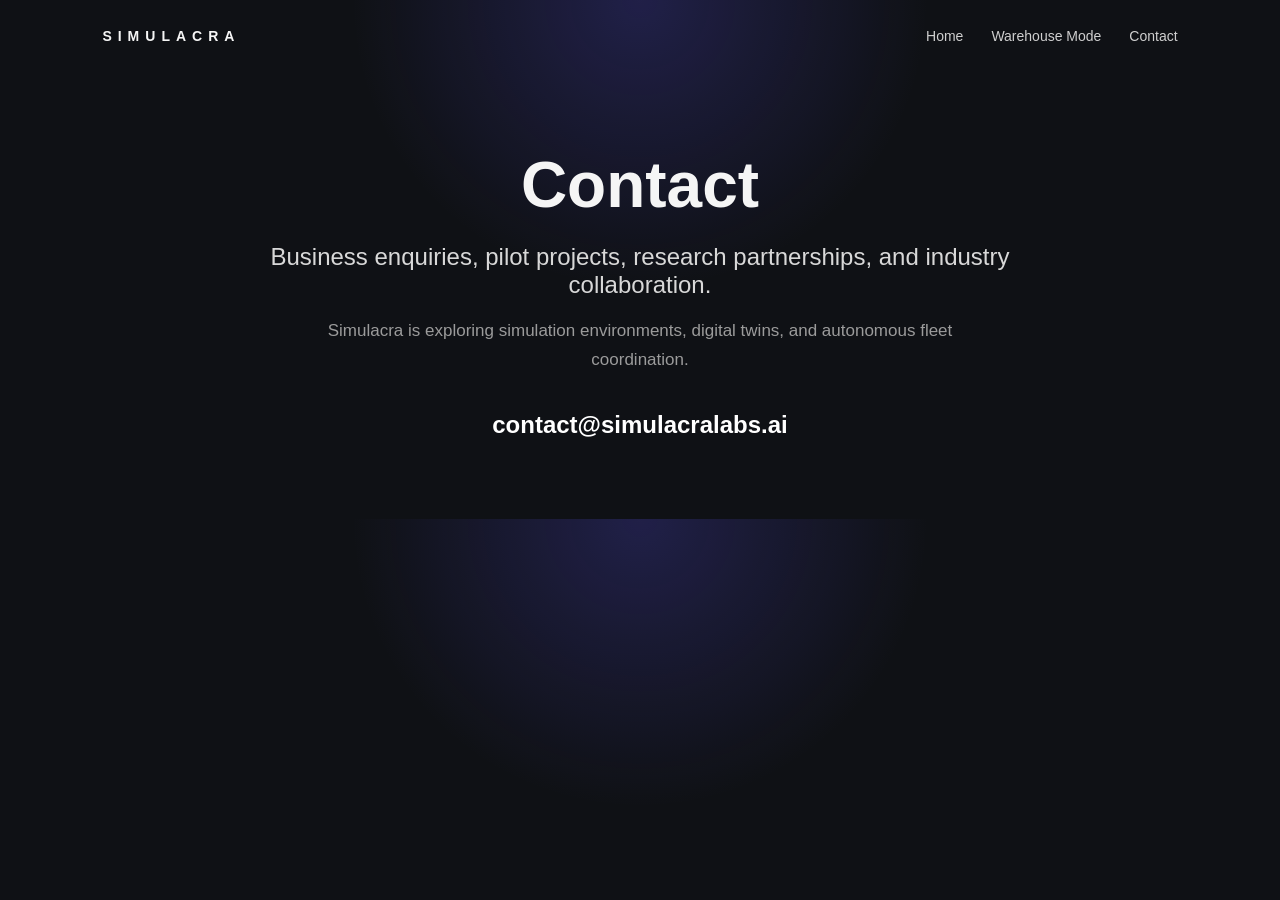
==== contact.html @ 5113d9ff "Add contact.html for business inquiries" ====
<!DOCTYPE html>
<html lang="en">
<head>
  <meta charset="UTF-8" />
  <meta name="viewport" content="width=device-width, initial-scale=1.0" />
  <title>Contact — Simulacra Labs</title>
  <link rel="stylesheet" href="style.css" />
</head>

<body>
  <nav>
    <div class="nav-logo">SIMULACRA</div>
    <div class="nav-links">
      <a href="index.html">Home</a>
      <a href="warehouse.html">Warehouse Mode</a>
      <a href="contact.html">Contact</a>
    </div>
  </nav>

  <main class="page">
    <h1>Contact</h1>

    <p class="hero-text">
      Business enquiries, pilot projects, research partnerships, and industry collaboration.
    </p>

    <p class="sub-text">
      Simulacra is exploring simulation environments, digital twins,
      and autonomous fleet coordination.
    </p>

    <a class="email-link" href="mailto:contact@simulacralabs.ai">
      contact@simulacralabs.ai
    </a>
  </main>
</body>
</html>
---- style.css ----
* {
  box-sizing: border-box;
}

body {
  margin: 0;
  background:
    radial-gradient(circle at top, rgba(94, 84, 255, 0.22), transparent 35%),
    #0f1115;
  color: #f5f5f5;
  font-family: Arial, sans-serif;
}

nav {
  width: 100%;
  padding: 28px 8%;
  display: flex;
  justify-content: space-between;
  align-items: center;
}

.nav-logo {
  letter-spacing: 6px;
  font-size: 14px;
  font-weight: 700;
}

.nav-links {
  display: flex;
  gap: 28px;
}

.nav-links a {
  color: #cfcfcf;
  text-decoration: none;
  font-size: 14px;
}

.nav-links a:hover {
  color: #ffffff;
}

.hero,
.page {
  max-width: 900px;
  margin: 0 auto;
  padding: 80px 24px;
  text-align: center;
}

.logo {
  width: 420px;
  max-width: 90%;
  margin-bottom: 50px;
}

h1 {
  font-size: 64px;
  line-height: 1.05;
  margin: 0 0 24px;
}

h2 {
  font-size: 28px;
  margin-bottom: 16px;
}

.hero-text {
  font-size: 24px;
  color: #d8d8d8;
  margin-bottom: 18px;
}

.sub-text {
  font-size: 17px;
  color: #9b9b9b;
  line-height: 1.7;
  max-width: 680px;
  margin: 0 auto 36px;
}

.buttons {
  display: flex;
  justify-content: center;
  gap: 16px;
  flex-wrap: wrap;
}

.button {
  padding: 14px 22px;
  border-radius: 999px;
  text-decoration: none;
  font-weight: 600;
  display: inline-block;
}

.primary {
  background: #f5f5f5;
  color: #0f1115;
}

.secondary {
  border: 1px solid #555;
  color: #f5f5f5;
}

.demo-card {
  margin: 60px auto;
  padding: 36px;
  max-width: 640px;
  border: 1px solid rgba(255,255,255,0.12);
  border-radius: 24px;
  background: rgba(255,255,255,0.04);
}

.metrics {
  margin-top: 60px;
}

.metric-grid {
  display: grid;
  grid-template-columns: repeat(4, 1fr);
  gap: 14px;
  margin-top: 24px;
}

.metric-grid div {
  padding: 20px;
  border-radius: 18px;
  background: rgba(255,255,255,0.06);
  color: #dcdcdc;
}

.email-link {
  color: #ffffff;
  font-size: 24px;
  font-weight: 700;
  text-decoration: none;
}

.email-link:hover {
  opacity: 0.8;
}

@media (max-width: 700px) {
  nav {
    flex-direction: column;
    gap: 18px;
  }

  .nav-links {
    gap: 16px;
    flex-wrap: wrap;
    justify-content: center;
  }

  h1 {
    font-size: 44px;
  }

  .hero-text {
    font-size: 20px;
  }

  .metric-grid {
    grid-template-columns: 1fr;
  }
}
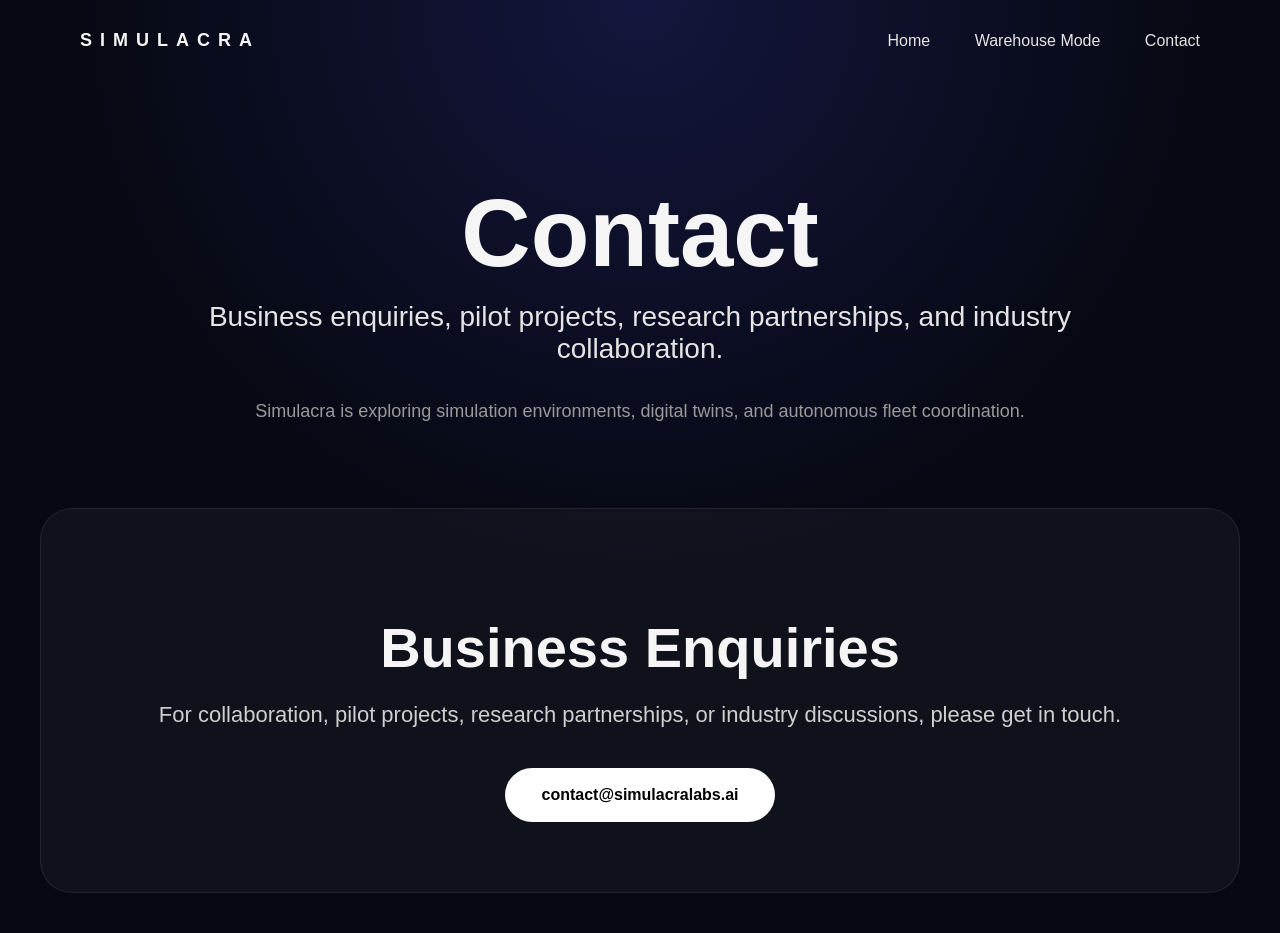
==== commit eb25ea67: "Update contact.html" ====
--- a/contact.html
+++ b/contact.html
@@ -1,37 +1,49 @@
 <!DOCTYPE html>
 <html lang="en">
 <head>
-  <meta charset="UTF-8" />
-  <meta name="viewport" content="width=device-width, initial-scale=1.0" />
-  <title>Contact — Simulacra Labs</title>
-  <link rel="stylesheet" href="style.css" />
+  <meta charset="UTF-8">
+  <meta name="viewport" content="width=device-width, initial-scale=1.0">
+  <title>Contact | Simulacra Labs</title>
+  <link rel="stylesheet" href="style.css">
 </head>
 
 <body>
-  <nav>
-    <div class="nav-logo">SIMULACRA</div>
-    <div class="nav-links">
-      <a href="index.html">Home</a>
-      <a href="warehouse.html">Warehouse Mode</a>
-      <a href="contact.html">Contact</a>
-    </div>
-  </nav>
 
-  <main class="page">
-    <h1>Contact</h1>
+<nav>
+  <div class="nav-logo">SIMULACRA</div>
 
-    <p class="hero-text">
-      Business enquiries, pilot projects, research partnerships, and industry collaboration.
+  <div class="nav-links">
+    <a href="index.html">Home</a>
+    <a href="warehouse.html">Warehouse Mode</a>
+    <a href="contact.html">Contact</a>
+  </div>
+</nav>
+
+<main class="page">
+
+  <h1>Contact</h1>
+
+  <p class="hero-text">
+    Business enquiries, pilot projects, research partnerships, and industry collaboration.
+  </p>
+
+  <p class="sub-text">
+    Simulacra is exploring simulation environments, digital twins, and autonomous fleet coordination.
+  </p>
+
+  <div class="demo-card">
+    <h2>Business Enquiries</h2>
+
+    <p>
+      For collaboration, pilot projects, research partnerships, or industry discussions, please get in touch.
     </p>
 
-    <p class="sub-text">
-      Simulacra is exploring simulation environments, digital twins,
-      and autonomous fleet coordination.
-    </p>
-
-    <a class="email-link" href="mailto:contact@simulacralabs.ai">
+    <a href="mailto:contact@simulacralabs.ai" class="button primary">
       contact@simulacralabs.ai
     </a>
-  </main>
+  </div>
+
+</main>
+
 </body>
 </html>
--- a/style.css
+++ b/style.css
@@ -1,168 +1,219 @@
-* {
-  box-sizing: border-box;
-}
-
 body {
-  margin: 0;
-  background:
-    radial-gradient(circle at top, rgba(94, 84, 255, 0.22), transparent 35%),
-    #0f1115;
-  color: #f5f5f5;
-  font-family: Arial, sans-serif;
+    margin: 0;
+    font-family: Arial, sans-serif;
+    background:
+        radial-gradient(circle at top center,
+        rgba(80,80,255,0.18),
+        transparent 50%),
+        #060912;
+    color: #f5f5f5;
 }
 
 nav {
-  width: 100%;
-  padding: 28px 8%;
-  display: flex;
-  justify-content: space-between;
-  align-items: center;
+    display: flex;
+    justify-content: space-between;
+    align-items: center;
+    padding: 30px 80px;
 }
 
 .nav-logo {
-  letter-spacing: 6px;
-  font-size: 14px;
-  font-weight: 700;
-}
-
-.nav-links {
-  display: flex;
-  gap: 28px;
+    letter-spacing: 8px;
+    font-size: 18px;
+    font-weight: 600;
 }
 
 .nav-links a {
-  color: #cfcfcf;
-  text-decoration: none;
-  font-size: 14px;
+    color: #e5e5e5;
+    text-decoration: none;
+    margin-left: 40px;
+    font-size: 16px;
 }
 
 .nav-links a:hover {
-  color: #ffffff;
-}
-
-.hero,
+    opacity: 0.7;
+}
+
 .page {
-  max-width: 900px;
-  margin: 0 auto;
-  padding: 80px 24px;
-  text-align: center;
+    max-width: 1200px;
+    margin: auto;
+    padding: 40px;
+    text-align: center;
 }
 
 .logo {
-  width: 420px;
-  max-width: 90%;
-  margin-bottom: 50px;
+    width: 520px;
+    max-width: 90%;
+    margin-bottom: 40px;
 }
 
 h1 {
-  font-size: 64px;
-  line-height: 1.05;
-  margin: 0 0 24px;
-}
-
-h2 {
-  font-size: 28px;
-  margin-bottom: 16px;
+    font-size: 96px;
+    line-height: 1;
+    margin-bottom: 20px;
+    font-weight: 700;
 }
 
 .hero-text {
-  font-size: 24px;
-  color: #d8d8d8;
-  margin-bottom: 18px;
+    font-size: 28px;
+    color: #e5e5e5;
+    max-width: 900px;
+    margin: auto;
+    margin-bottom: 30px;
 }
 
 .sub-text {
-  font-size: 17px;
-  color: #9b9b9b;
-  line-height: 1.7;
-  max-width: 680px;
-  margin: 0 auto 36px;
-}
-
-.buttons {
-  display: flex;
-  justify-content: center;
-  gap: 16px;
-  flex-wrap: wrap;
+    font-size: 18px;
+    color: #9a9a9a;
+    max-width: 900px;
+    margin: auto;
+    line-height: 1.8;
 }
 
 .button {
-  padding: 14px 22px;
-  border-radius: 999px;
-  text-decoration: none;
-  font-weight: 600;
-  display: inline-block;
+    display: inline-block;
+    padding: 18px 36px;
+    border-radius: 999px;
+    text-decoration: none;
+    margin: 10px;
+    font-weight: 600;
 }
 
 .primary {
-  background: #f5f5f5;
-  color: #0f1115;
+    background: white;
+    color: black;
 }
 
 .secondary {
-  border: 1px solid #555;
-  color: #f5f5f5;
+    border: 1px solid rgba(255,255,255,0.2);
+    color: white;
 }
 
 .demo-card {
-  margin: 60px auto;
-  padding: 36px;
-  max-width: 640px;
-  border: 1px solid rgba(255,255,255,0.12);
-  border-radius: 24px;
-  background: rgba(255,255,255,0.04);
+    margin-top: 80px;
+    padding: 60px;
+    border-radius: 32px;
+    background: rgba(255,255,255,0.04);
+    border: 1px solid rgba(255,255,255,0.08);
+}
+
+.demo-card h2 {
+    font-size: 56px;
+    margin-bottom: 20px;
+}
+
+.demo-card p {
+    color: #cfcfcf;
+    font-size: 22px;
+    margin-bottom: 30px;
 }
 
 .metrics {
-  margin-top: 60px;
+    margin-top: 90px;
+}
+
+.metrics h2 {
+    font-size: 58px;
+    margin-bottom: 40px;
 }
 
 .metric-grid {
-  display: grid;
-  grid-template-columns: repeat(4, 1fr);
-  gap: 14px;
-  margin-top: 24px;
+    display: grid;
+    grid-template-columns: repeat(4, 1fr);
+    gap: 20px;
 }
 
 .metric-grid div {
-  padding: 20px;
-  border-radius: 18px;
-  background: rgba(255,255,255,0.06);
-  color: #dcdcdc;
-}
-
-.email-link {
-  color: #ffffff;
-  font-size: 24px;
-  font-weight: 700;
-  text-decoration: none;
-}
-
-.email-link:hover {
-  opacity: 0.8;
-}
-
-@media (max-width: 700px) {
-  nav {
-    flex-direction: column;
-    gap: 18px;
-  }
-
-  .nav-links {
-    gap: 16px;
-    flex-wrap: wrap;
-    justify-content: center;
-  }
-
-  h1 {
-    font-size: 44px;
-  }
-
-  .hero-text {
-    font-size: 20px;
-  }
-
-  .metric-grid {
-    grid-template-columns: 1fr;
-  }
-}
+    background: rgba(255,255,255,0.05);
+    padding: 28px;
+    border-radius: 20px;
+    font-size: 22px;
+}
+
+.why-section {
+    margin-top: 100px;
+    max-width: 900px;
+    margin-left: auto;
+    margin-right: auto;
+    padding: 50px;
+    border-radius: 28px;
+    background: rgba(255,255,255,0.04);
+    border: 1px solid rgba(255,255,255,0.08);
+}
+
+.why-section h2 {
+    font-size: 58px;
+    margin-bottom: 30px;
+}
+
+.why-section p {
+    color: #c0c0c0;
+    font-size: 22px;
+    line-height: 1.8;
+}
+
+.future-section {
+    margin-top: 100px;
+    margin-bottom: 120px;
+    max-width: 900px;
+    margin-left: auto;
+    margin-right: auto;
+}
+
+.future-section h2 {
+    font-size: 58px;
+    margin-bottom: 40px;
+}
+
+.future-card {
+    display: flex;
+    justify-content: space-between;
+    align-items: center;
+    padding: 24px 30px;
+    margin-bottom: 16px;
+    border-radius: 18px;
+    background: rgba(255,255,255,0.05);
+    border: 1px solid rgba(255,255,255,0.08);
+}
+
+.future-card span {
+    font-size: 22px;
+}
+
+.future-card span:first-child {
+    font-weight: 600;
+}
+
+.footer {
+    margin-top: 120px;
+    color: #777;
+    font-size: 14px;
+}
+
+@media (max-width: 900px) {
+
+    nav {
+        padding: 25px;
+    }
+
+    .nav-links a {
+        margin-left: 20px;
+        font-size: 14px;
+    }
+
+    h1 {
+        font-size: 64px;
+    }
+
+    .hero-text {
+        font-size: 22px;
+    }
+
+    .metric-grid {
+        grid-template-columns: 1fr;
+    }
+
+    .future-card {
+        flex-direction: column;
+        gap: 10px;
+    }
+}
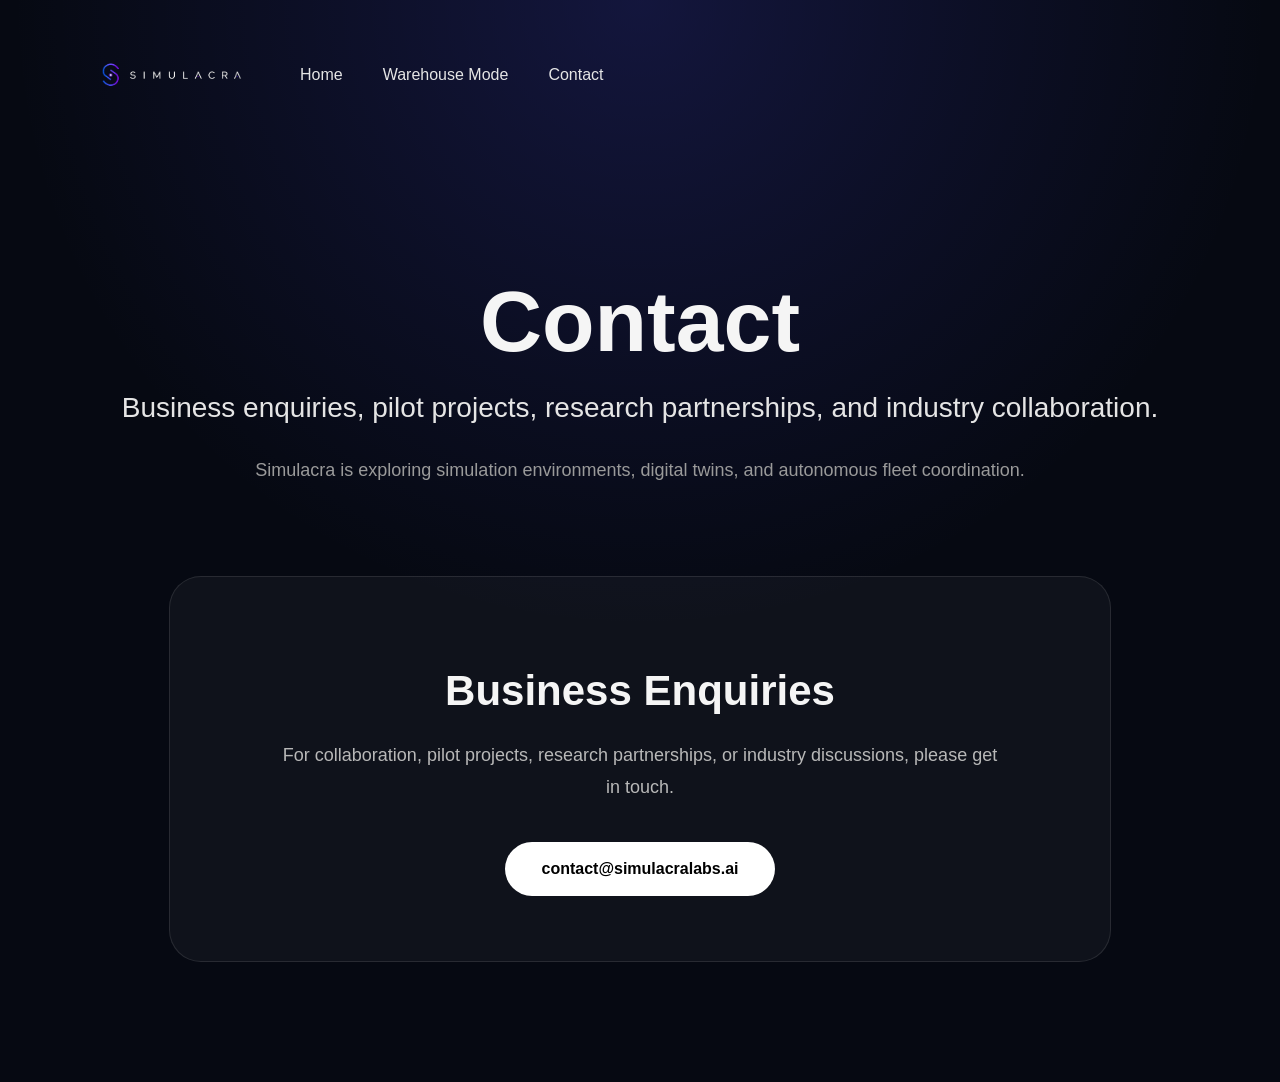
==== commit 6f5072cb: "Update contact.html" ====
--- a/contact.html
+++ b/contact.html
@@ -10,7 +10,19 @@
 <body>
 
 <nav>
-  <div class="nav-logo">SIMULACRA</div>
+   <div class="nav-logo">
+
+    <a href="index.html">
+
+      <img
+
+        src="IMG_0631.png"
+
+        alt="Simulacra"
+
+        class="nav-logo-image">
+
+    </a>
 
   <div class="nav-links">
     <a href="index.html">Home</a>
--- a/style.css
+++ b/style.css
@@ -1,219 +1,231 @@
 body {
-    margin: 0;
-    font-family: Arial, sans-serif;
-    background:
-        radial-gradient(circle at top center,
-        rgba(80,80,255,0.18),
-        transparent 50%),
-        #060912;
-    color: #f5f5f5;
+  margin: 0;
+  font-family: Arial, sans-serif;
+  background:
+    radial-gradient(circle at top center, rgba(80,80,255,0.18), transparent 50%),
+    #060912;
+  color: #f5f5f5;
+}
+/* =========================
+   NAVBAR
+========================= */
+nav {
+  display: flex;
+  justify-content: space-between;
+  align-items: center;
+  padding: 30px 80px;
 }
 
-nav {
-    display: flex;
+.nav-logo {
+  display: flex;
+  align-items: center;
+}
+
+.nav-logo a {
+  display: flex;
+  align-items: center;
+}
+
+.nav-logo-image {
+  height: 90px;
+  width: auto;
+  display: block;
+}
+.nav-links {
+  display: flex;
+  align-items: center;
+}
+.nav-links a {
+  color: #e5e5e5;
+  text-decoration: none;
+  margin-left: 40px;
+  font-size: 16px;
+  transition: opacity 0.3s ease;
+}
+.nav-links a:hover {
+  opacity: 0.7;
+}
+/* =========================
+   PAGE
+========================= */
+.page {
+  max-width: 1100px;
+  margin: auto;
+  padding: 70px 40px 120px;
+  text-align: center;
+}
+h1 {
+  font-size: 86px;
+  line-height: 1;
+  margin-bottom: 25px;
+}
+.hero-text {
+  font-size: 28px;
+  color: #e5e5e5;
+  margin-bottom: 30px;
+}
+.sub-text {
+  font-size: 18px;
+  color: #9a9a9a;
+  max-width: 850px;
+  margin: 0 auto 40px;
+  line-height: 1.8;
+}
+.buttons {
+  margin-bottom: 90px;
+}
+/* =========================
+   BUTTONS
+========================= */
+.button {
+  display: inline-block;
+  padding: 18px 36px;
+  border-radius: 999px;
+  text-decoration: none;
+  margin: 10px;
+  font-weight: 600;
+}
+.primary {
+  background: white;
+  color: black;
+}
+.secondary {
+  border: 1px solid rgba(255,255,255,0.2);
+  color: white;
+}
+/* =========================
+   CARDS
+========================= */
+.preview-card,
+.about-card,
+.demo-card,
+.why-section {
+  max-width: 850px;
+  margin: 90px auto 0;
+  padding: 55px 45px;
+  text-align: center;
+  background: rgba(255,255,255,0.04);
+  border: 1px solid rgba(255,255,255,0.10);
+  border-radius: 32px;
+}
+.preview-card h2,
+.about-card h2,
+.demo-card h2,
+.why-section h2,
+.metrics h2,
+.future-section h2 {
+  font-size: 42px;
+  margin-bottom: 24px;
+}
+.preview-card p,
+.about-card p,
+.demo-card p,
+.why-section p {
+  max-width: 720px;
+  margin: 0 auto 28px;
+  color: #b8b8b8;
+  line-height: 1.8;
+  font-size: 18px;
+}
+/* =========================
+   VIDEO
+========================= */
+.preview-video {
+  width: 500px;
+  max-width: 90%;
+  display: block;
+  margin: 30px auto 40px;
+  border-radius: 24px;
+  border: 1px solid rgba(255,255,255,0.12);
+  box-shadow: 0 0 40px rgba(120,100,255,0.12);
+}
+/* =========================
+   METRICS
+========================= */
+.metrics {
+  margin-top: 90px;
+}
+.metric-grid {
+  display: grid;
+  grid-template-columns: repeat(4, 1fr);
+  gap: 20px;
+}
+.metric-grid div {
+  background: rgba(255,255,255,0.06);
+  padding: 28px;
+  border-radius: 20px;
+  font-size: 20px;
+}
+/* =========================
+   FUTURE SECTION
+========================= */
+.future-section {
+  margin: 100px auto 0;
+  max-width: 760px;
+}
+.future-card {
+  display: flex;
+  justify-content: space-between;
+  align-items: center;
+  padding: 22px 28px;
+  margin-bottom: 14px;
+  border-radius: 18px;
+  background: rgba(255,255,255,0.06);
+  border: 1px solid rgba(255,255,255,0.10);
+}
+.future-card span {
+  font-size: 20px;
+}
+.future-card span:first-child {
+  font-weight: 600;
+}
+/* =========================
+   CONTACT
+========================= */
+.email-link {
+  color: white;
+  font-size: 28px;
+  font-weight: 700;
+  text-decoration: none;
+}
+/* =========================
+   MOBILE
+========================= */
+@media (max-width: 900px) {
+  nav {
+    padding: 24px;
+    flex-direction: row;
     justify-content: space-between;
     align-items: center;
-    padding: 30px 80px;
-}
-
-.nav-logo {
-    letter-spacing: 8px;
-    font-size: 18px;
-    font-weight: 600;
-}
-
-.nav-links a {
-    color: #e5e5e5;
-    text-decoration: none;
-    margin-left: 40px;
-    font-size: 16px;
-}
-
-.nav-links a:hover {
-    opacity: 0.7;
-}
-
-.page {
-    max-width: 1200px;
-    margin: auto;
-    padding: 40px;
+  }
+  .nav-logo-image {
+    height: 44px;
+  }
+  .nav-links a {
+    margin-left: 18px;
+    font-size: 14px;
+  }
+  .page {
+    padding: 60px 22px 100px;
+  }
+  h1 {
+    font-size: 54px;
+  }
+  .hero-text {
+    font-size: 22px;
+  }
+  .preview-card,
+  .about-card,
+  .demo-card,
+  .why-section {
+    padding: 36px 24px;
+  }
+  .metric-grid {
+    grid-template-columns: 1fr;
+  }
+  .future-card {
+    flex-direction: column;
+    gap: 8px;
     text-align: center;
-}
-
-.logo {
-    width: 520px;
-    max-width: 90%;
-    margin-bottom: 40px;
-}
-
-h1 {
-    font-size: 96px;
-    line-height: 1;
-    margin-bottom: 20px;
-    font-weight: 700;
-}
-
-.hero-text {
-    font-size: 28px;
-    color: #e5e5e5;
-    max-width: 900px;
-    margin: auto;
-    margin-bottom: 30px;
-}
-
-.sub-text {
-    font-size: 18px;
-    color: #9a9a9a;
-    max-width: 900px;
-    margin: auto;
-    line-height: 1.8;
-}
-
-.button {
-    display: inline-block;
-    padding: 18px 36px;
-    border-radius: 999px;
-    text-decoration: none;
-    margin: 10px;
-    font-weight: 600;
-}
-
-.primary {
-    background: white;
-    color: black;
-}
-
-.secondary {
-    border: 1px solid rgba(255,255,255,0.2);
-    color: white;
-}
-
-.demo-card {
-    margin-top: 80px;
-    padding: 60px;
-    border-radius: 32px;
-    background: rgba(255,255,255,0.04);
-    border: 1px solid rgba(255,255,255,0.08);
-}
-
-.demo-card h2 {
-    font-size: 56px;
-    margin-bottom: 20px;
-}
-
-.demo-card p {
-    color: #cfcfcf;
-    font-size: 22px;
-    margin-bottom: 30px;
-}
-
-.metrics {
-    margin-top: 90px;
-}
-
-.metrics h2 {
-    font-size: 58px;
-    margin-bottom: 40px;
-}
-
-.metric-grid {
-    display: grid;
-    grid-template-columns: repeat(4, 1fr);
-    gap: 20px;
-}
-
-.metric-grid div {
-    background: rgba(255,255,255,0.05);
-    padding: 28px;
-    border-radius: 20px;
-    font-size: 22px;
-}
-
-.why-section {
-    margin-top: 100px;
-    max-width: 900px;
-    margin-left: auto;
-    margin-right: auto;
-    padding: 50px;
-    border-radius: 28px;
-    background: rgba(255,255,255,0.04);
-    border: 1px solid rgba(255,255,255,0.08);
-}
-
-.why-section h2 {
-    font-size: 58px;
-    margin-bottom: 30px;
-}
-
-.why-section p {
-    color: #c0c0c0;
-    font-size: 22px;
-    line-height: 1.8;
-}
-
-.future-section {
-    margin-top: 100px;
-    margin-bottom: 120px;
-    max-width: 900px;
-    margin-left: auto;
-    margin-right: auto;
-}
-
-.future-section h2 {
-    font-size: 58px;
-    margin-bottom: 40px;
-}
-
-.future-card {
-    display: flex;
-    justify-content: space-between;
-    align-items: center;
-    padding: 24px 30px;
-    margin-bottom: 16px;
-    border-radius: 18px;
-    background: rgba(255,255,255,0.05);
-    border: 1px solid rgba(255,255,255,0.08);
-}
-
-.future-card span {
-    font-size: 22px;
-}
-
-.future-card span:first-child {
-    font-weight: 600;
-}
-
-.footer {
-    margin-top: 120px;
-    color: #777;
-    font-size: 14px;
-}
-
-@media (max-width: 900px) {
-
-    nav {
-        padding: 25px;
-    }
-
-    .nav-links a {
-        margin-left: 20px;
-        font-size: 14px;
-    }
-
-    h1 {
-        font-size: 64px;
-    }
-
-    .hero-text {
-        font-size: 22px;
-    }
-
-    .metric-grid {
-        grid-template-columns: 1fr;
-    }
-
-    .future-card {
-        flex-direction: column;
-        gap: 10px;
-    }
-}
+  }
+}
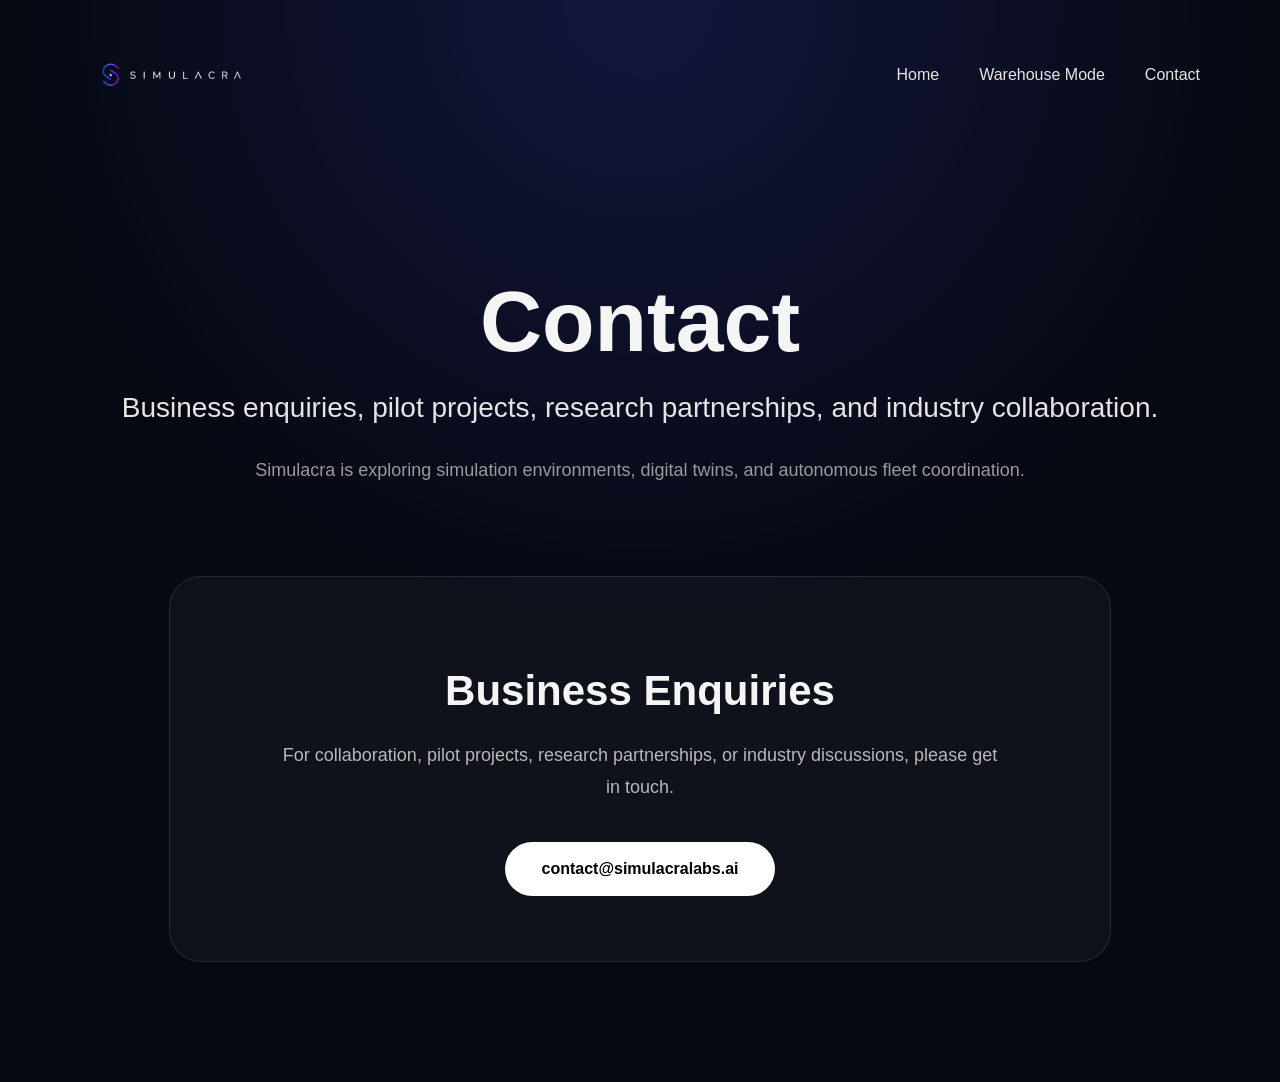
==== commit 92038dc8: "Update contact.html" ====
--- a/contact.html
+++ b/contact.html
@@ -23,7 +23,8 @@
         class="nav-logo-image">
 
     </a>
-
+   </div>
+  
   <div class="nav-links">
     <a href="index.html">Home</a>
     <a href="warehouse.html">Warehouse Mode</a>
